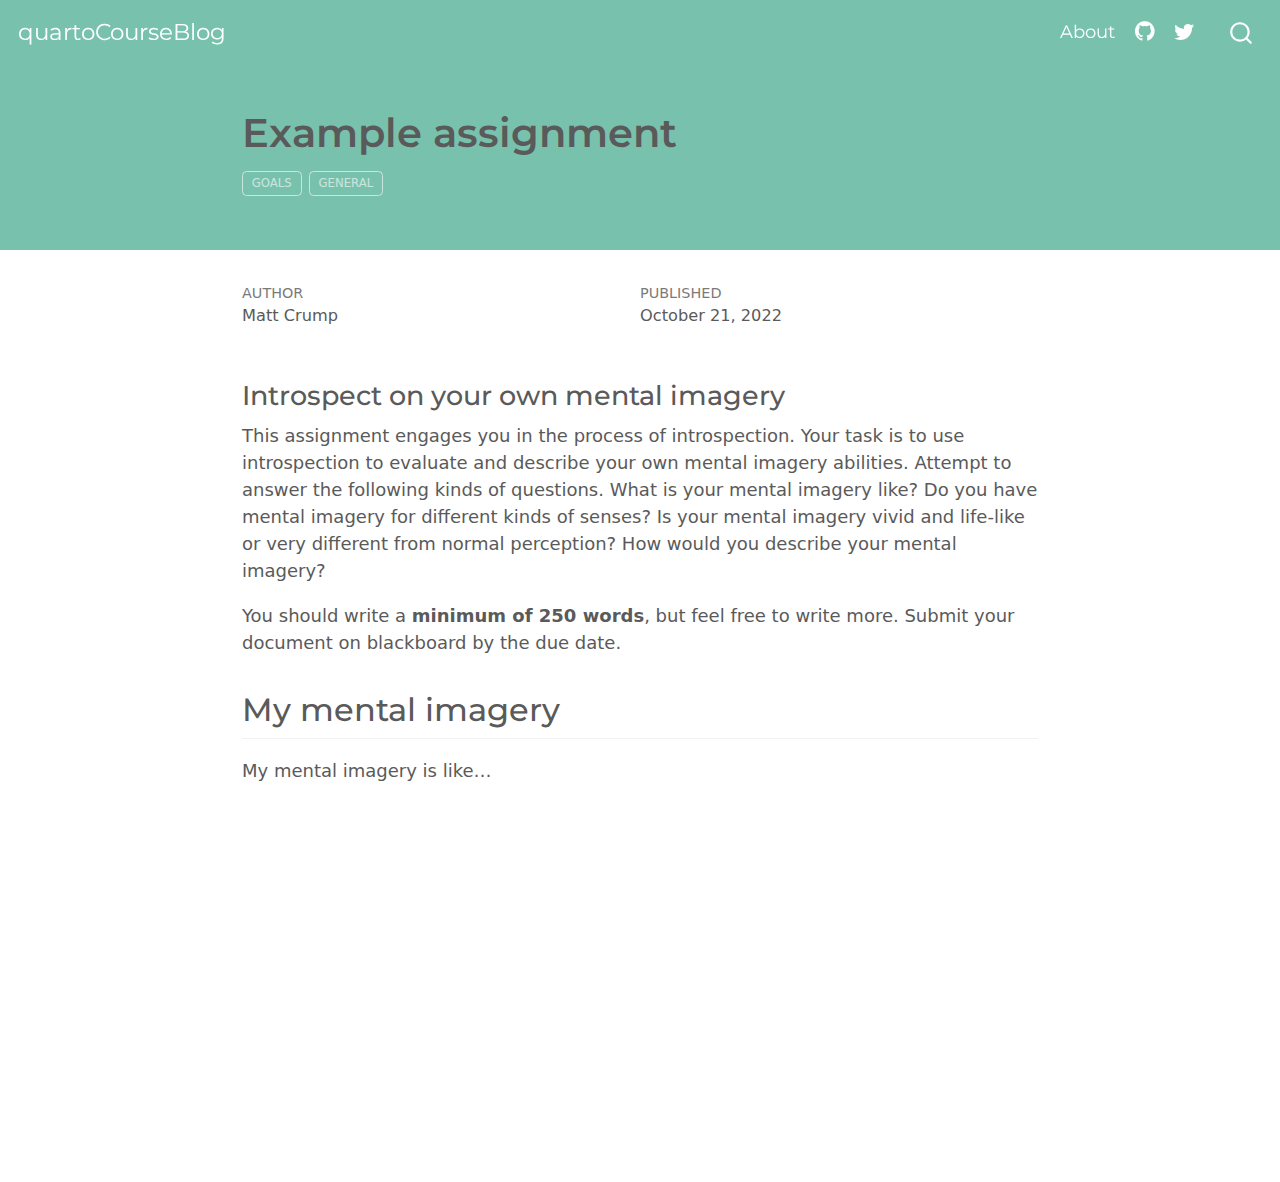
==== docs/posts/Example_assignment/index.html @ 4fa32647 "Initial commit" ====
<!DOCTYPE html>
<html xmlns="http://www.w3.org/1999/xhtml" lang="en" xml:lang="en"><head>

<meta charset="utf-8">
<meta name="generator" content="quarto-1.2.210">

<meta name="viewport" content="width=device-width, initial-scale=1.0, user-scalable=yes">

<meta name="author" content="Matt Crump">
<meta name="dcterms.date" content="2022-10-21">

<title>quartoCourseBlog - Example assignment</title>
<style>
code{white-space: pre-wrap;}
span.smallcaps{font-variant: small-caps;}
div.columns{display: flex; gap: min(4vw, 1.5em);}
div.column{flex: auto; overflow-x: auto;}
div.hanging-indent{margin-left: 1.5em; text-indent: -1.5em;}
ul.task-list{list-style: none;}
ul.task-list li input[type="checkbox"] {
  width: 0.8em;
  margin: 0 0.8em 0.2em -1.6em;
  vertical-align: middle;
}
</style>


<script src="../../site_libs/quarto-nav/quarto-nav.js"></script>
<script src="../../site_libs/quarto-nav/headroom.min.js"></script>
<script src="../../site_libs/clipboard/clipboard.min.js"></script>
<script src="../../site_libs/quarto-search/autocomplete.umd.js"></script>
<script src="../../site_libs/quarto-search/fuse.min.js"></script>
<script src="../../site_libs/quarto-search/quarto-search.js"></script>
<meta name="quarto:offset" content="../../">
<script src="../../site_libs/quarto-html/quarto.js"></script>
<script src="../../site_libs/quarto-html/popper.min.js"></script>
<script src="../../site_libs/quarto-html/tippy.umd.min.js"></script>
<script src="../../site_libs/quarto-html/anchor.min.js"></script>
<link href="../../site_libs/quarto-html/tippy.css" rel="stylesheet">
<link href="../../site_libs/quarto-html/quarto-syntax-highlighting.css" rel="stylesheet" id="quarto-text-highlighting-styles">
<script src="../../site_libs/bootstrap/bootstrap.min.js"></script>
<link href="../../site_libs/bootstrap/bootstrap-icons.css" rel="stylesheet">
<link href="../../site_libs/bootstrap/bootstrap.min.css" rel="stylesheet" id="quarto-bootstrap" data-mode="light">
<script id="quarto-search-options" type="application/json">{
  "location": "navbar",
  "copy-button": false,
  "collapse-after": 3,
  "panel-placement": "end",
  "type": "overlay",
  "limit": 20,
  "language": {
    "search-no-results-text": "No results",
    "search-matching-documents-text": "matching documents",
    "search-copy-link-title": "Copy link to search",
    "search-hide-matches-text": "Hide additional matches",
    "search-more-match-text": "more match in this document",
    "search-more-matches-text": "more matches in this document",
    "search-clear-button-title": "Clear",
    "search-detached-cancel-button-title": "Cancel",
    "search-submit-button-title": "Submit"
  }
}</script>


<link rel="stylesheet" href="../../styles.css">
</head>

<body class="nav-fixed fullcontent">

<div id="quarto-search-results"></div>
  <header id="quarto-header" class="headroom fixed-top">
    <nav class="navbar navbar-expand-lg navbar-dark ">
      <div class="navbar-container container-fluid">
      <div class="navbar-brand-container">
    <a class="navbar-brand" href="../../index.html">
    <span class="navbar-title">quartoCourseBlog</span>
    </a>
  </div>
          <button class="navbar-toggler" type="button" data-bs-toggle="collapse" data-bs-target="#navbarCollapse" aria-controls="navbarCollapse" aria-expanded="false" aria-label="Toggle navigation" onclick="if (window.quartoToggleHeadroom) { window.quartoToggleHeadroom(); }">
  <span class="navbar-toggler-icon"></span>
</button>
          <div class="collapse navbar-collapse" id="navbarCollapse">
            <ul class="navbar-nav navbar-nav-scroll ms-auto">
  <li class="nav-item">
    <a class="nav-link" href="../../about.html">
 <span class="menu-text">About</span></a>
  </li>  
  <li class="nav-item compact">
    <a class="nav-link" href="https://github.com/CrumpLab/quartoCourseBlog"><i class="bi bi-github" role="img">
</i> 
 <span class="menu-text"></span></a>
  </li>  
  <li class="nav-item compact">
    <a class="nav-link" href="https://twitter.com/MattCrumpLab"><i class="bi bi-twitter" role="img">
</i> 
 <span class="menu-text"></span></a>
  </li>  
</ul>
              <div id="quarto-search" class="" title="Search"></div>
          </div> <!-- /navcollapse -->
      </div> <!-- /container-fluid -->
    </nav>
</header>
<!-- content -->
<header id="title-block-header" class="quarto-title-block default page-columns page-full">
  <div class="quarto-title-banner page-columns page-full">
    <div class="quarto-title column-body">
      <h1 class="title">Example assignment</h1>
                                <div class="quarto-categories">
                <div class="quarto-category">goals</div>
                <div class="quarto-category">general</div>
              </div>
                  </div>
  </div>
    
  
  <div class="quarto-title-meta">

      <div>
      <div class="quarto-title-meta-heading">Author</div>
      <div class="quarto-title-meta-contents">
               <p>Matt Crump </p>
            </div>
    </div>
      
      <div>
      <div class="quarto-title-meta-heading">Published</div>
      <div class="quarto-title-meta-contents">
        <p class="date">October 21, 2022</p>
      </div>
    </div>
    
      
    </div>
    
  
  </header><div id="quarto-content" class="quarto-container page-columns page-rows-contents page-layout-article page-navbar">
<!-- sidebar -->
<!-- margin-sidebar -->
    
<!-- main -->
<main class="content quarto-banner-title-block" id="quarto-document-content">




<section id="introspect-on-your-own-mental-imagery" class="level3">
<h3 class="anchored" data-anchor-id="introspect-on-your-own-mental-imagery">Introspect on your own mental imagery</h3>
<p>This assignment engages you in the process of introspection. Your task is to use introspection to evaluate and describe your own mental imagery abilities. Attempt to answer the following kinds of questions. What is your mental imagery like? Do you have mental imagery for different kinds of senses? Is your mental imagery vivid and life-like or very different from normal perception? How would you describe your mental imagery?</p>
<p>You should write a&nbsp;<strong>minimum of 250 words</strong>, but feel free to write more. Submit your document on blackboard by the due date.</p>
</section>
<section id="my-mental-imagery" class="level2">
<h2 class="anchored" data-anchor-id="my-mental-imagery">My mental imagery</h2>
<p>My mental imagery is like…</p>


</section>

</main> <!-- /main -->
<script id="quarto-html-after-body" type="application/javascript">
window.document.addEventListener("DOMContentLoaded", function (event) {
  const toggleBodyColorMode = (bsSheetEl) => {
    const mode = bsSheetEl.getAttribute("data-mode");
    const bodyEl = window.document.querySelector("body");
    if (mode === "dark") {
      bodyEl.classList.add("quarto-dark");
      bodyEl.classList.remove("quarto-light");
    } else {
      bodyEl.classList.add("quarto-light");
      bodyEl.classList.remove("quarto-dark");
    }
  }
  const toggleBodyColorPrimary = () => {
    const bsSheetEl = window.document.querySelector("link#quarto-bootstrap");
    if (bsSheetEl) {
      toggleBodyColorMode(bsSheetEl);
    }
  }
  toggleBodyColorPrimary();  
  const icon = "";
  const anchorJS = new window.AnchorJS();
  anchorJS.options = {
    placement: 'right',
    icon: icon
  };
  anchorJS.add('.anchored');
  const clipboard = new window.ClipboardJS('.code-copy-button', {
    target: function(trigger) {
      return trigger.previousElementSibling;
    }
  });
  clipboard.on('success', function(e) {
    // button target
    const button = e.trigger;
    // don't keep focus
    button.blur();
    // flash "checked"
    button.classList.add('code-copy-button-checked');
    var currentTitle = button.getAttribute("title");
    button.setAttribute("title", "Copied!");
    let tooltip;
    if (window.bootstrap) {
      button.setAttribute("data-bs-toggle", "tooltip");
      button.setAttribute("data-bs-placement", "left");
      button.setAttribute("data-bs-title", "Copied!");
      tooltip = new bootstrap.Tooltip(button, 
        { trigger: "manual", 
          customClass: "code-copy-button-tooltip",
          offset: [0, -8]});
      tooltip.show();    
    }
    setTimeout(function() {
      if (tooltip) {
        tooltip.hide();
        button.removeAttribute("data-bs-title");
        button.removeAttribute("data-bs-toggle");
        button.removeAttribute("data-bs-placement");
      }
      button.setAttribute("title", currentTitle);
      button.classList.remove('code-copy-button-checked');
    }, 1000);
    // clear code selection
    e.clearSelection();
  });
  function tippyHover(el, contentFn) {
    const config = {
      allowHTML: true,
      content: contentFn,
      maxWidth: 500,
      delay: 100,
      arrow: false,
      appendTo: function(el) {
          return el.parentElement;
      },
      interactive: true,
      interactiveBorder: 10,
      theme: 'quarto',
      placement: 'bottom-start'
    };
    window.tippy(el, config); 
  }
  const noterefs = window.document.querySelectorAll('a[role="doc-noteref"]');
  for (var i=0; i<noterefs.length; i++) {
    const ref = noterefs[i];
    tippyHover(ref, function() {
      // use id or data attribute instead here
      let href = ref.getAttribute('data-footnote-href') || ref.getAttribute('href');
      try { href = new URL(href).hash; } catch {}
      const id = href.replace(/^#\/?/, "");
      const note = window.document.getElementById(id);
      return note.innerHTML;
    });
  }
  const findCites = (el) => {
    const parentEl = el.parentElement;
    if (parentEl) {
      const cites = parentEl.dataset.cites;
      if (cites) {
        return {
          el,
          cites: cites.split(' ')
        };
      } else {
        return findCites(el.parentElement)
      }
    } else {
      return undefined;
    }
  };
  var bibliorefs = window.document.querySelectorAll('a[role="doc-biblioref"]');
  for (var i=0; i<bibliorefs.length; i++) {
    const ref = bibliorefs[i];
    const citeInfo = findCites(ref);
    if (citeInfo) {
      tippyHover(citeInfo.el, function() {
        var popup = window.document.createElement('div');
        citeInfo.cites.forEach(function(cite) {
          var citeDiv = window.document.createElement('div');
          citeDiv.classList.add('hanging-indent');
          citeDiv.classList.add('csl-entry');
          var biblioDiv = window.document.getElementById('ref-' + cite);
          if (biblioDiv) {
            citeDiv.innerHTML = biblioDiv.innerHTML;
          }
          popup.appendChild(citeDiv);
        });
        return popup.innerHTML;
      });
    }
  }
});
</script>
</div> <!-- /content -->



</body></html>
---- docs/site_libs/quarto-html/tippy.css ----
.tippy-box[data-animation=fade][data-state=hidden]{opacity:0}[data-tippy-root]{max-width:calc(100vw - 10px)}.tippy-box{position:relative;background-color:#333;color:#fff;border-radius:4px;font-size:14px;line-height:1.4;white-space:normal;outline:0;transition-property:transform,visibility,opacity}.tippy-box[data-placement^=top]>.tippy-arrow{bottom:0}.tippy-box[data-placement^=top]>.tippy-arrow:before{bottom:-7px;left:0;border-width:8px 8px 0;border-top-color:initial;transform-origin:center top}.tippy-box[data-placement^=bottom]>.tippy-arrow{top:0}.tippy-box[data-placement^=bottom]>.tippy-arrow:before{top:-7px;left:0;border-width:0 8px 8px;border-bottom-color:initial;transform-origin:center bottom}.tippy-box[data-placement^=left]>.tippy-arrow{right:0}.tippy-box[data-placement^=left]>.tippy-arrow:before{border-width:8px 0 8px 8px;border-left-color:initial;right:-7px;transform-origin:center left}.tippy-box[data-placement^=right]>.tippy-arrow{left:0}.tippy-box[data-placement^=right]>.tippy-arrow:before{left:-7px;border-width:8px 8px 8px 0;border-right-color:initial;transform-origin:center right}.tippy-box[data-inertia][data-state=visible]{transition-timing-function:cubic-bezier(.54,1.5,.38,1.11)}.tippy-arrow{width:16px;height:16px;color:#333}.tippy-arrow:before{content:"";position:absolute;border-color:transparent;border-style:solid}.tippy-content{position:relative;padding:5px 9px;z-index:1}
---- docs/site_libs/quarto-html/quarto-syntax-highlighting.css ----
/* quarto syntax highlight colors */
:root {
  --quarto-hl-ot-color: #003B4F;
  --quarto-hl-at-color: #657422;
  --quarto-hl-ss-color: #20794D;
  --quarto-hl-an-color: #5E5E5E;
  --quarto-hl-fu-color: #4758AB;
  --quarto-hl-st-color: #20794D;
  --quarto-hl-cf-color: #003B4F;
  --quarto-hl-op-color: #5E5E5E;
  --quarto-hl-er-color: #AD0000;
  --quarto-hl-bn-color: #AD0000;
  --quarto-hl-al-color: #AD0000;
  --quarto-hl-va-color: #111111;
  --quarto-hl-bu-color: inherit;
  --quarto-hl-ex-color: inherit;
  --quarto-hl-pp-color: #AD0000;
  --quarto-hl-in-color: #5E5E5E;
  --quarto-hl-vs-color: #20794D;
  --quarto-hl-wa-color: #5E5E5E;
  --quarto-hl-do-color: #5E5E5E;
  --quarto-hl-im-color: #00769E;
  --quarto-hl-ch-color: #20794D;
  --quarto-hl-dt-color: #AD0000;
  --quarto-hl-fl-color: #AD0000;
  --quarto-hl-co-color: #5E5E5E;
  --quarto-hl-cv-color: #5E5E5E;
  --quarto-hl-cn-color: #8f5902;
  --quarto-hl-sc-color: #5E5E5E;
  --quarto-hl-dv-color: #AD0000;
  --quarto-hl-kw-color: #003B4F;
}

/* other quarto variables */
:root {
  --quarto-font-monospace: SFMono-Regular, Menlo, Monaco, Consolas, "Liberation Mono", "Courier New", monospace;
}

pre > code.sourceCode > span {
  color: #003B4F;
}

code span {
  color: #003B4F;
}

code.sourceCode > span {
  color: #003B4F;
}

div.sourceCode,
div.sourceCode pre.sourceCode {
  color: #003B4F;
}

code span.ot {
  color: #003B4F;
}

code span.at {
  color: #657422;
}

code span.ss {
  color: #20794D;
}

code span.an {
  color: #5E5E5E;
}

code span.fu {
  color: #4758AB;
}

code span.st {
  color: #20794D;
}

code span.cf {
  color: #003B4F;
}

code span.op {
  color: #5E5E5E;
}

code span.er {
  color: #AD0000;
}

code span.bn {
  color: #AD0000;
}

code span.al {
  color: #AD0000;
}

code span.va {
  color: #111111;
}

code span.pp {
  color: #AD0000;
}

code span.in {
  color: #5E5E5E;
}

code span.vs {
  color: #20794D;
}

code span.wa {
  color: #5E5E5E;
  font-style: italic;
}

code span.do {
  color: #5E5E5E;
  font-style: italic;
}

code span.im {
  color: #00769E;
}

code span.ch {
  color: #20794D;
}

code span.dt {
  color: #AD0000;
}

code span.fl {
  color: #AD0000;
}

code span.co {
  color: #5E5E5E;
}

code span.cv {
  color: #5E5E5E;
  font-style: italic;
}

code span.cn {
  color: #8f5902;
}

code span.sc {
  color: #5E5E5E;
}

code span.dv {
  color: #AD0000;
}

code span.kw {
  color: #003B4F;
}

.prevent-inlining {
  content: "</";
}

/*# sourceMappingURL=debc5d5d77c3f9108843748ff7464032.css.map */
---- docs/styles.css ----
/* css styles */
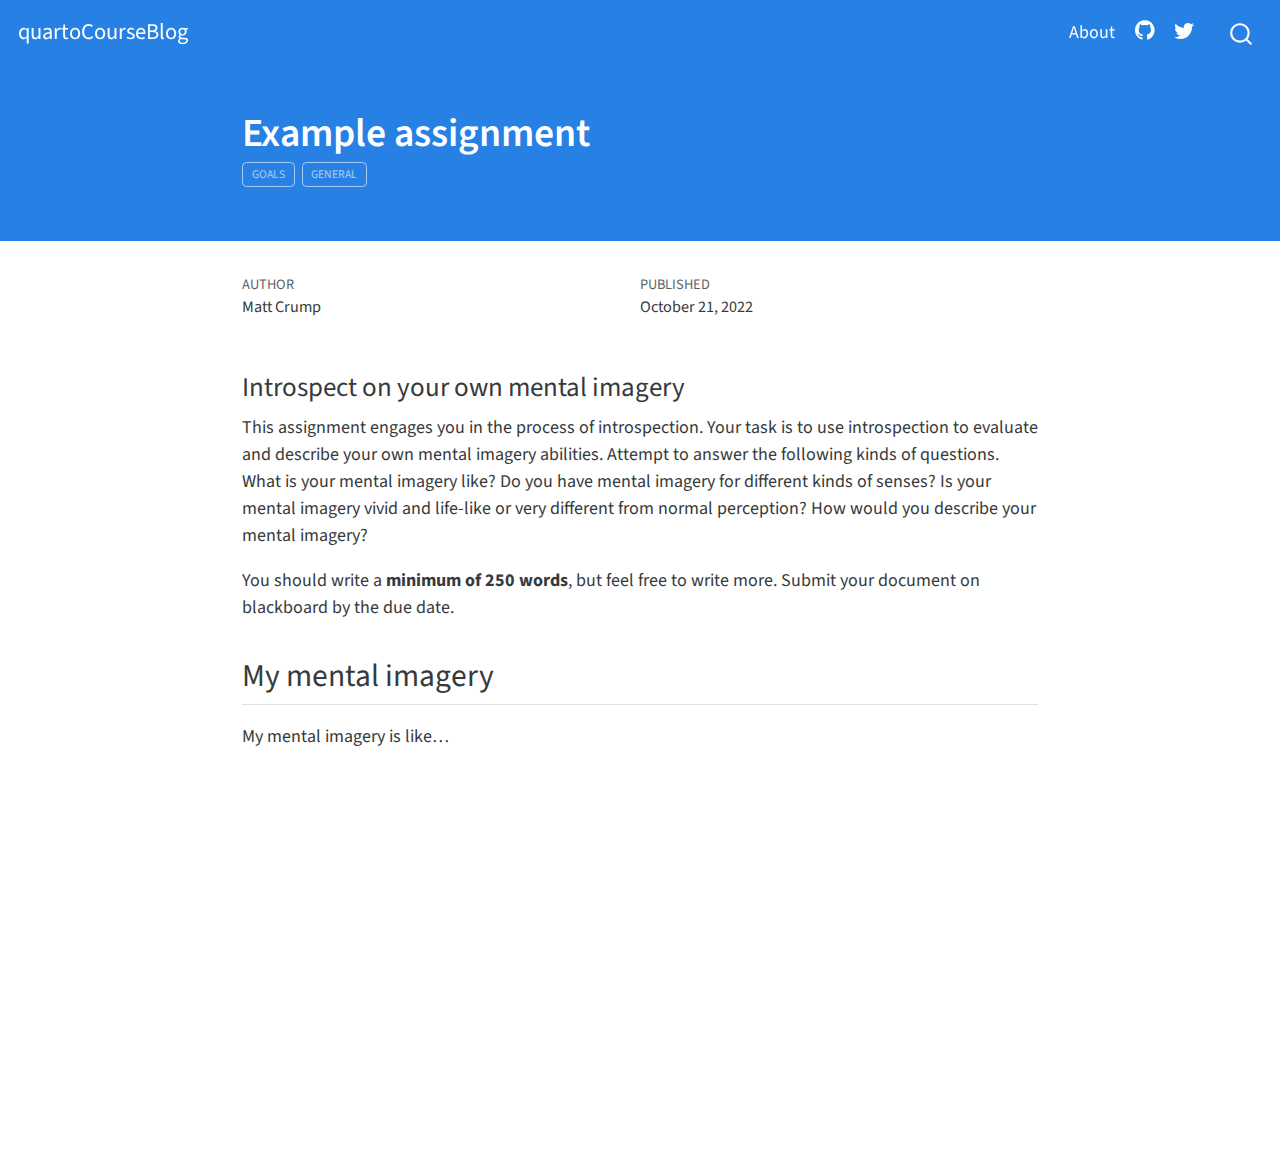
==== commit 4d2e9e57: "first" ====
--- a/docs/posts/Example_assignment/index.html
+++ b/docs/posts/Example_assignment/index.html
@@ -2,7 +2,7 @@
 <html xmlns="http://www.w3.org/1999/xhtml" lang="en" xml:lang="en"><head>
 
 <meta charset="utf-8">
-<meta name="generator" content="quarto-1.2.210">
+<meta name="generator" content="quarto-1.0.37">
 
 <meta name="viewport" content="width=device-width, initial-scale=1.0, user-scalable=yes">
 
@@ -13,15 +13,10 @@
 <style>
 code{white-space: pre-wrap;}
 span.smallcaps{font-variant: small-caps;}
-div.columns{display: flex; gap: min(4vw, 1.5em);}
-div.column{flex: auto; overflow-x: auto;}
+span.underline{text-decoration: underline;}
+div.column{display: inline-block; vertical-align: top; width: 50%;}
 div.hanging-indent{margin-left: 1.5em; text-indent: -1.5em;}
 ul.task-list{list-style: none;}
-ul.task-list li input[type="checkbox"] {
-  width: 0.8em;
-  margin: 0 0.8em 0.2em -1.6em;
-  vertical-align: middle;
-}
 </style>
 
 
@@ -71,29 +66,26 @@
   <header id="quarto-header" class="headroom fixed-top">
     <nav class="navbar navbar-expand-lg navbar-dark ">
       <div class="navbar-container container-fluid">
-      <div class="navbar-brand-container">
-    <a class="navbar-brand" href="../../index.html">
+      <a class="navbar-brand" href="../../index.html">
     <span class="navbar-title">quartoCourseBlog</span>
-    </a>
-  </div>
+  </a>
           <button class="navbar-toggler" type="button" data-bs-toggle="collapse" data-bs-target="#navbarCollapse" aria-controls="navbarCollapse" aria-expanded="false" aria-label="Toggle navigation" onclick="if (window.quartoToggleHeadroom) { window.quartoToggleHeadroom(); }">
   <span class="navbar-toggler-icon"></span>
 </button>
           <div class="collapse navbar-collapse" id="navbarCollapse">
             <ul class="navbar-nav navbar-nav-scroll ms-auto">
   <li class="nav-item">
-    <a class="nav-link" href="../../about.html">
- <span class="menu-text">About</span></a>
+    <a class="nav-link" href="../../about.html">About</a>
   </li>  
   <li class="nav-item compact">
     <a class="nav-link" href="https://github.com/CrumpLab/quartoCourseBlog"><i class="bi bi-github" role="img">
 </i> 
- <span class="menu-text"></span></a>
+ </a>
   </li>  
   <li class="nav-item compact">
     <a class="nav-link" href="https://twitter.com/MattCrumpLab"><i class="bi bi-twitter" role="img">
 </i> 
- <span class="menu-text"></span></a>
+ </a>
   </li>  
 </ul>
               <div id="quarto-search" class="" title="Search"></div>
@@ -129,7 +121,6 @@
         <p class="date">October 21, 2022</p>
       </div>
     </div>
-    
       
     </div>
     
@@ -198,24 +189,7 @@
     button.classList.add('code-copy-button-checked');
     var currentTitle = button.getAttribute("title");
     button.setAttribute("title", "Copied!");
-    let tooltip;
-    if (window.bootstrap) {
-      button.setAttribute("data-bs-toggle", "tooltip");
-      button.setAttribute("data-bs-placement", "left");
-      button.setAttribute("data-bs-title", "Copied!");
-      tooltip = new bootstrap.Tooltip(button, 
-        { trigger: "manual", 
-          customClass: "code-copy-button-tooltip",
-          offset: [0, -8]});
-      tooltip.show();    
-    }
     setTimeout(function() {
-      if (tooltip) {
-        tooltip.hide();
-        button.removeAttribute("data-bs-title");
-        button.removeAttribute("data-bs-toggle");
-        button.removeAttribute("data-bs-placement");
-      }
       button.setAttribute("title", currentTitle);
       button.classList.remove('code-copy-button-checked');
     }, 1000);
@@ -243,50 +217,31 @@
   for (var i=0; i<noterefs.length; i++) {
     const ref = noterefs[i];
     tippyHover(ref, function() {
-      // use id or data attribute instead here
-      let href = ref.getAttribute('data-footnote-href') || ref.getAttribute('href');
+      let href = ref.getAttribute('href');
       try { href = new URL(href).hash; } catch {}
       const id = href.replace(/^#\/?/, "");
       const note = window.document.getElementById(id);
       return note.innerHTML;
     });
   }
-  const findCites = (el) => {
-    const parentEl = el.parentElement;
-    if (parentEl) {
-      const cites = parentEl.dataset.cites;
-      if (cites) {
-        return {
-          el,
-          cites: cites.split(' ')
-        };
-      } else {
-        return findCites(el.parentElement)
-      }
-    } else {
-      return undefined;
-    }
-  };
   var bibliorefs = window.document.querySelectorAll('a[role="doc-biblioref"]');
   for (var i=0; i<bibliorefs.length; i++) {
     const ref = bibliorefs[i];
-    const citeInfo = findCites(ref);
-    if (citeInfo) {
-      tippyHover(citeInfo.el, function() {
-        var popup = window.document.createElement('div');
-        citeInfo.cites.forEach(function(cite) {
-          var citeDiv = window.document.createElement('div');
-          citeDiv.classList.add('hanging-indent');
-          citeDiv.classList.add('csl-entry');
-          var biblioDiv = window.document.getElementById('ref-' + cite);
-          if (biblioDiv) {
-            citeDiv.innerHTML = biblioDiv.innerHTML;
-          }
-          popup.appendChild(citeDiv);
-        });
-        return popup.innerHTML;
+    const cites = ref.parentNode.getAttribute('data-cites').split(' ');
+    tippyHover(ref, function() {
+      var popup = window.document.createElement('div');
+      cites.forEach(function(cite) {
+        var citeDiv = window.document.createElement('div');
+        citeDiv.classList.add('hanging-indent');
+        citeDiv.classList.add('csl-entry');
+        var biblioDiv = window.document.getElementById('ref-' + cite);
+        if (biblioDiv) {
+          citeDiv.innerHTML = biblioDiv.innerHTML;
+        }
+        popup.appendChild(citeDiv);
       });
-    }
+      return popup.innerHTML;
+    });
   }
 });
 </script>
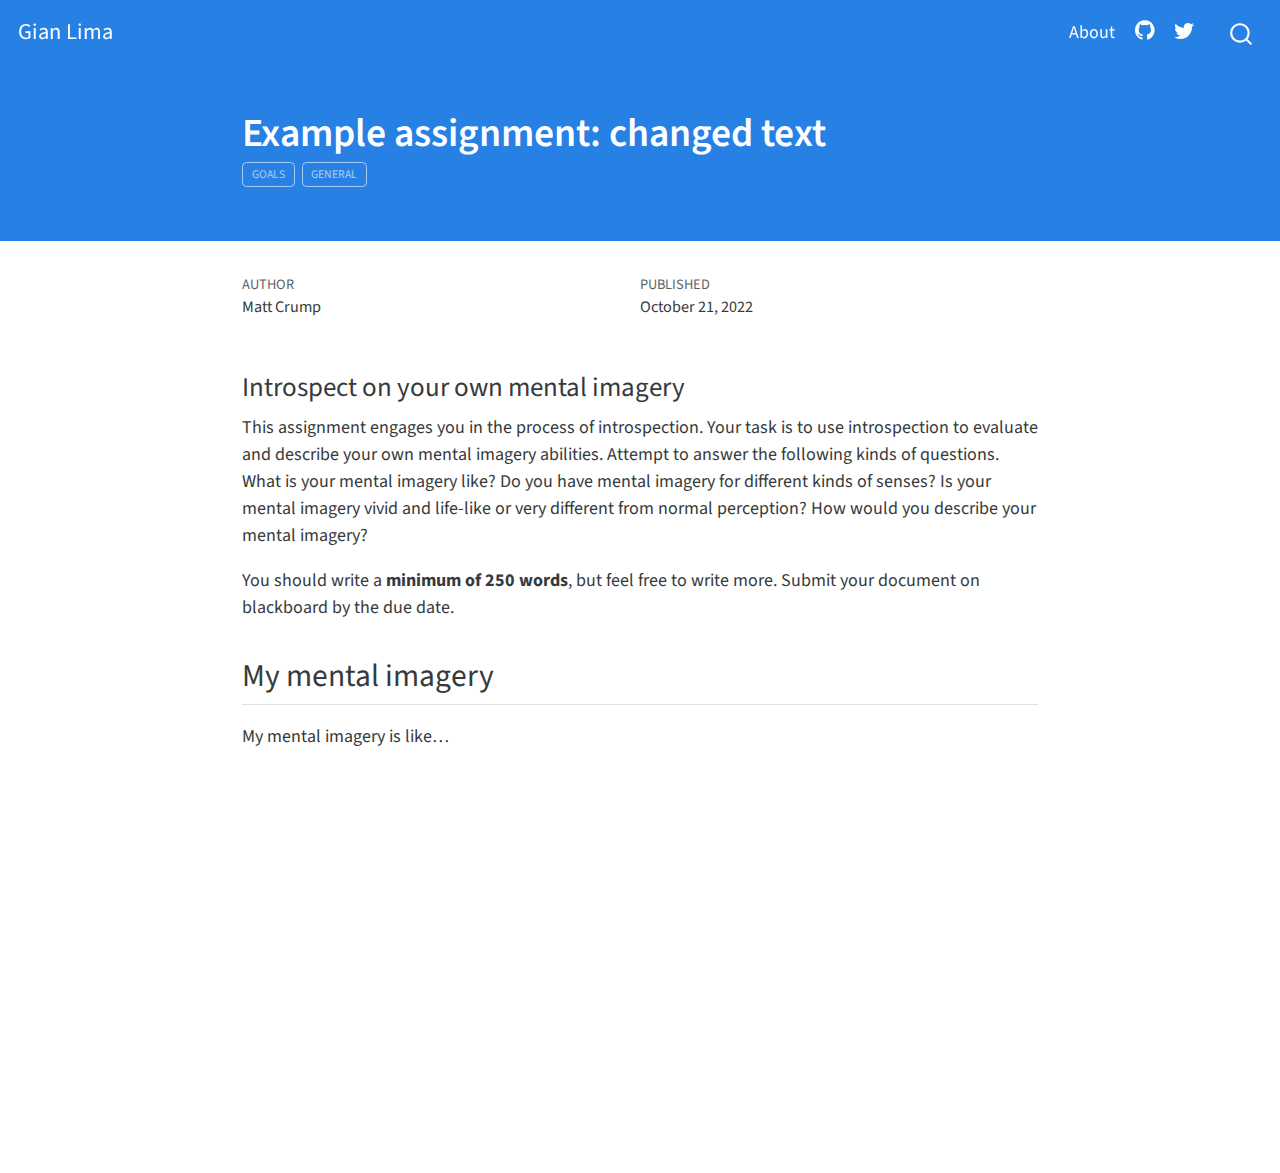
==== commit a7209ce8: "newcommit" ====
--- a/docs/posts/Example_assignment/index.html
+++ b/docs/posts/Example_assignment/index.html
@@ -9,7 +9,7 @@
 <meta name="author" content="Matt Crump">
 <meta name="dcterms.date" content="2022-10-21">
 
-<title>quartoCourseBlog - Example assignment</title>
+<title>Gian Lima - Example assignment: changed text</title>
 <style>
 code{white-space: pre-wrap;}
 span.smallcaps{font-variant: small-caps;}
@@ -67,7 +67,7 @@
     <nav class="navbar navbar-expand-lg navbar-dark ">
       <div class="navbar-container container-fluid">
       <a class="navbar-brand" href="../../index.html">
-    <span class="navbar-title">quartoCourseBlog</span>
+    <span class="navbar-title">Gian Lima</span>
   </a>
           <button class="navbar-toggler" type="button" data-bs-toggle="collapse" data-bs-target="#navbarCollapse" aria-controls="navbarCollapse" aria-expanded="false" aria-label="Toggle navigation" onclick="if (window.quartoToggleHeadroom) { window.quartoToggleHeadroom(); }">
   <span class="navbar-toggler-icon"></span>
@@ -97,7 +97,7 @@
 <header id="title-block-header" class="quarto-title-block default page-columns page-full">
   <div class="quarto-title-banner page-columns page-full">
     <div class="quarto-title column-body">
-      <h1 class="title">Example assignment</h1>
+      <h1 class="title">Example assignment: changed text</h1>
                                 <div class="quarto-categories">
                 <div class="quarto-category">goals</div>
                 <div class="quarto-category">general</div>
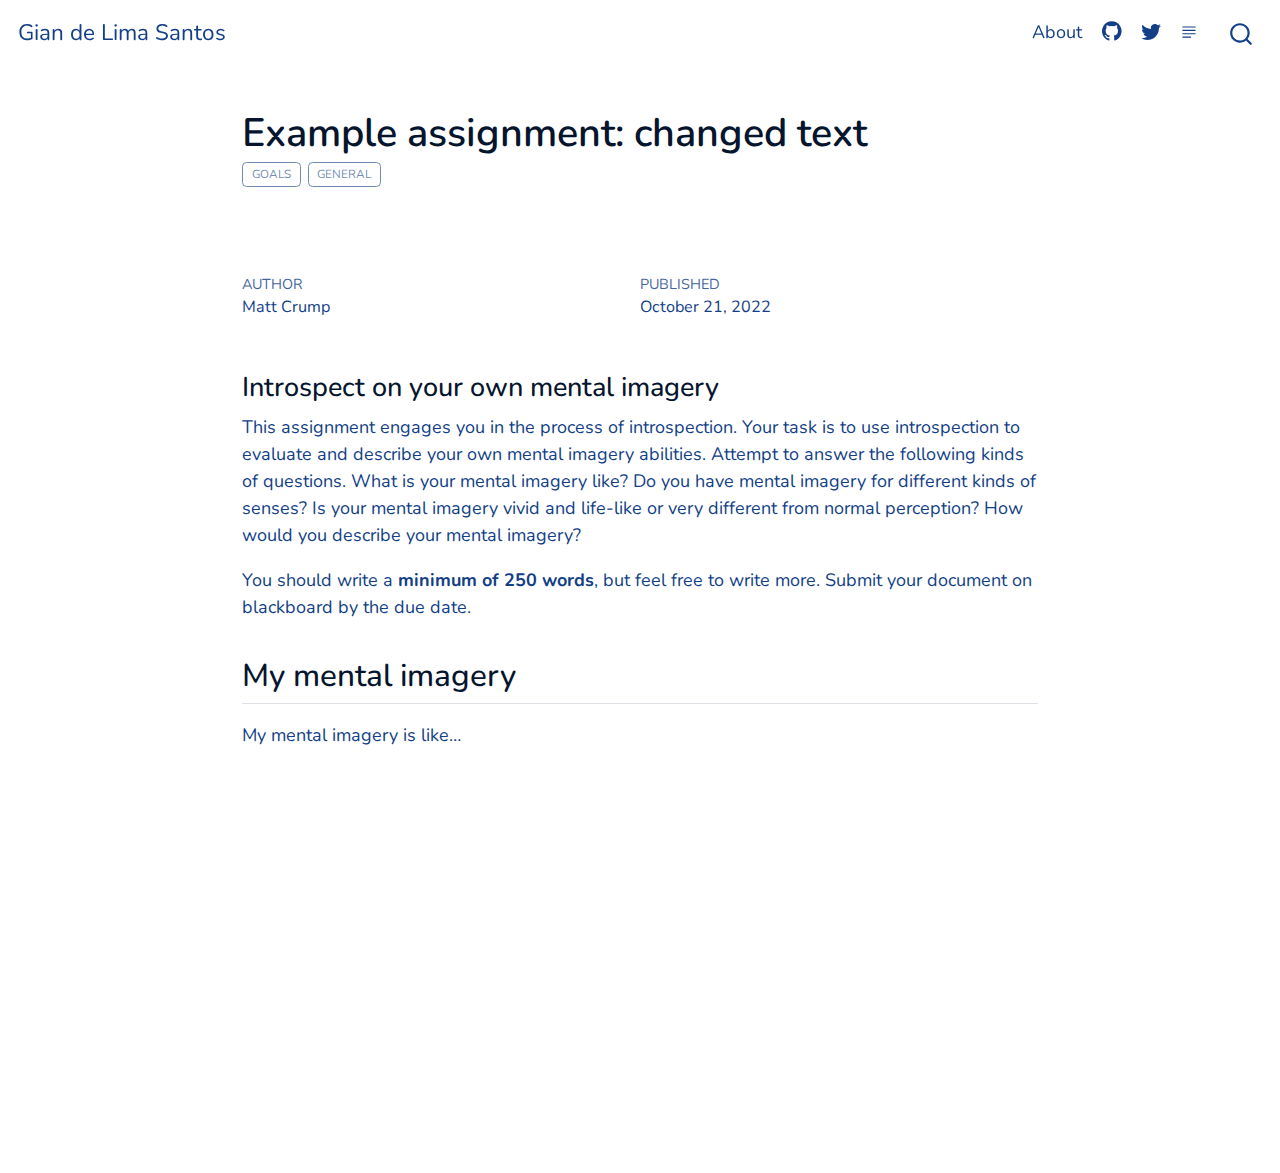
==== commit 28567c79: "newpost" ====
--- a/docs/posts/Example_assignment/index.html
+++ b/docs/posts/Example_assignment/index.html
@@ -9,7 +9,7 @@
 <meta name="author" content="Matt Crump">
 <meta name="dcterms.date" content="2022-10-21">
 
-<title>Gian Lima - Example assignment: changed text</title>
+<title>Gian de Lima Santos - Example assignment: changed text</title>
 <style>
 code{white-space: pre-wrap;}
 span.smallcaps{font-variant: small-caps;}
@@ -21,7 +21,6 @@
 
 
 <script src="../../site_libs/quarto-nav/quarto-nav.js"></script>
-<script src="../../site_libs/quarto-nav/headroom.min.js"></script>
 <script src="../../site_libs/clipboard/clipboard.min.js"></script>
 <script src="../../site_libs/quarto-search/autocomplete.umd.js"></script>
 <script src="../../site_libs/quarto-search/fuse.min.js"></script>
@@ -67,7 +66,7 @@
     <nav class="navbar navbar-expand-lg navbar-dark ">
       <div class="navbar-container container-fluid">
       <a class="navbar-brand" href="../../index.html">
-    <span class="navbar-title">Gian Lima</span>
+    <span class="navbar-title">Gian de Lima Santos</span>
   </a>
           <button class="navbar-toggler" type="button" data-bs-toggle="collapse" data-bs-target="#navbarCollapse" aria-controls="navbarCollapse" aria-expanded="false" aria-label="Toggle navigation" onclick="if (window.quartoToggleHeadroom) { window.quartoToggleHeadroom(); }">
   <span class="navbar-toggler-icon"></span>
@@ -78,7 +77,7 @@
     <a class="nav-link" href="../../about.html">About</a>
   </li>  
   <li class="nav-item compact">
-    <a class="nav-link" href="https://github.com/CrumpLab/quartoCourseBlog"><i class="bi bi-github" role="img">
+    <a class="nav-link" href="https://github.com/gianlima"><i class="bi bi-github" role="img">
 </i> 
  </a>
   </li>  
@@ -88,6 +87,13 @@
  </a>
   </li>  
 </ul>
+              <div class="quarto-toggle-container">
+                  <a href="" class="quarto-reader-toggle nav-link" onclick="window.quartoToggleReader(); return false;" title="Toggle reader mode">
+  <div class="quarto-reader-toggle-btn">
+  <i class="bi"></i>
+  </div>
+</a>
+              </div>
               <div id="quarto-search" class="" title="Search"></div>
           </div> <!-- /navcollapse -->
       </div> <!-- /container-fluid -->
